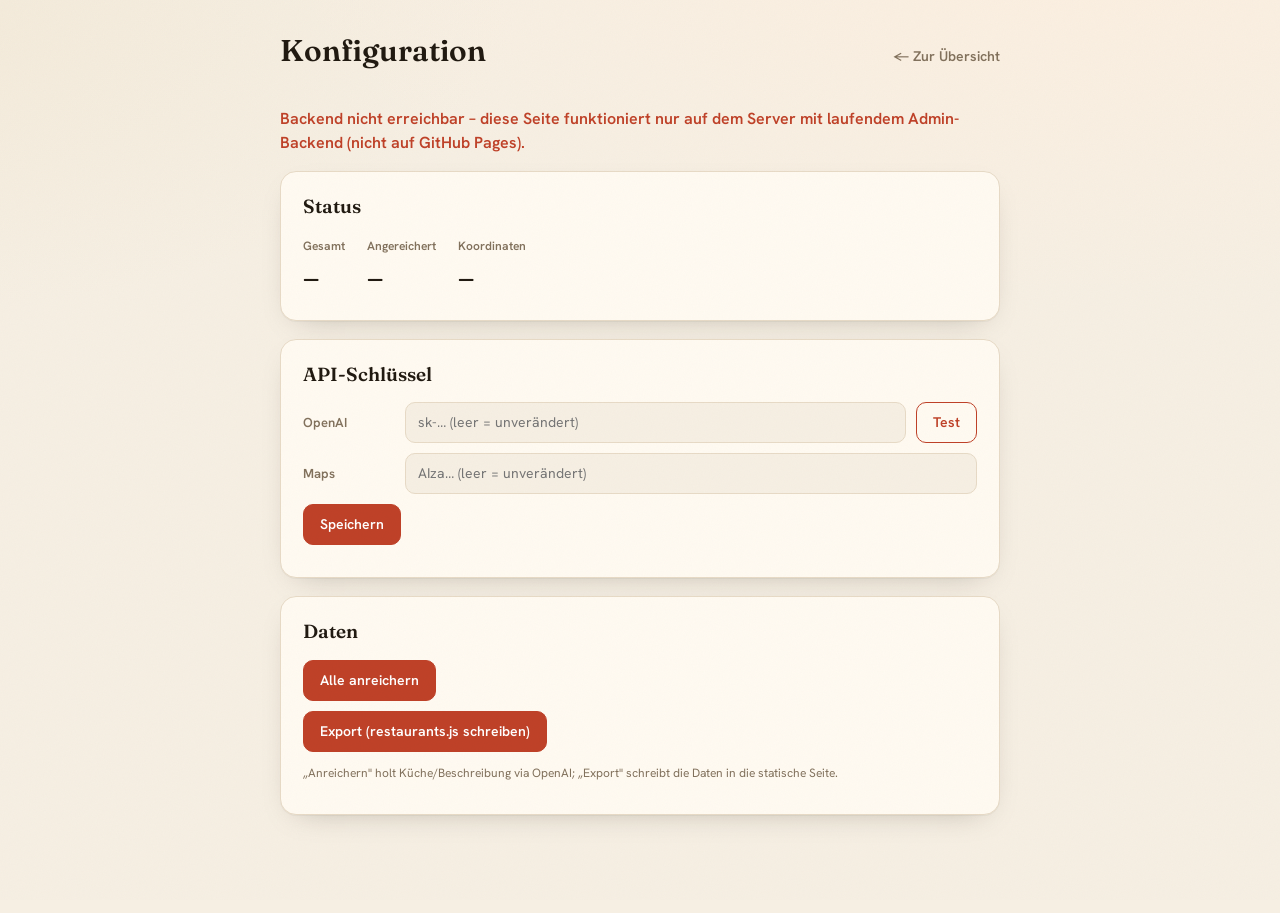
==== konfig.html @ 439ff3a6 "feat: Konfiguration als Unterseite (konfig.html) im Site-Design, nutzt /api/*; Footer-Link darauf" ====
<!DOCTYPE html>
<html lang="de">
<head>
  <meta charset="utf-8" />
  <meta name="viewport" content="width=device-width, initial-scale=1" />
  <meta name="robots" content="noindex" />
  <title>Konfiguration &middot; Restaurant-Übersicht</title>
  <link rel="preconnect" href="https://fonts.googleapis.com" />
  <link rel="preconnect" href="https://fonts.gstatic.com" crossorigin />
  <link href="https://fonts.googleapis.com/css2?family=Fraunces:opsz,wght@9..144,400;9..144,600&family=Hanken+Grotesk:wght@400;500;600;700&display=swap" rel="stylesheet" />
  <link rel="stylesheet" href="assets/styles.css" />
  <style>
    .kwrap { max-width: 760px; margin: 0 auto; padding: 0 20px 80px; }
    .khead { padding: 28px 0 18px; display: flex; align-items: baseline; justify-content: space-between; gap: 16px; flex-wrap: wrap; }
    .khead h1 { font-family: var(--serif); font-weight: 600; font-size: 30px; color: var(--ink); margin: 0; }
    .khead a { color: var(--muted); text-decoration: none; font-weight: 600; font-size: 14px; }
    .khead a:hover { color: var(--accent); }
    .kcard { background: var(--card); border: 1px solid var(--line); border-radius: var(--radius); box-shadow: var(--shadow); padding: 20px 22px; margin-bottom: 18px; }
    .kcard h2 { font-family: var(--serif); font-weight: 600; font-size: 19px; color: var(--ink); margin: 0 0 14px; }
    .krow { display: flex; gap: 10px; align-items: center; flex-wrap: wrap; margin: 10px 0; }
    .krow label { font-size: 13px; font-weight: 600; color: var(--muted); min-width: 92px; }
    .kcard input[type=password], .kcard input[type=text] {
      flex: 1 1 200px; font: inherit; font-size: 14px; padding: 9px 12px;
      border: 1px solid var(--line); border-radius: 10px; background: var(--paper); color: var(--ink);
    }
    .kbtn { font: inherit; font-weight: 600; font-size: 14px; padding: 9px 16px; border-radius: 10px;
      border: 1px solid var(--accent); background: var(--accent); color: #fff; cursor: pointer; }
    .kbtn:hover { background: var(--accent-d); border-color: var(--accent-d); }
    .kbtn.ghost { background: transparent; color: var(--accent); }
    .kbtn:disabled { opacity: .5; cursor: default; }
    .kstat { display: flex; gap: 22px; flex-wrap: wrap; }
    .kstat div { font-family: var(--serif); font-size: 30px; font-weight: 600; color: var(--ink); }
    .kstat span { display: block; font-family: var(--sans); font-size: 12px; font-weight: 600; color: var(--muted); margin-top: 2px; }
    .kmsg { font-size: 13px; font-weight: 600; margin-left: 4px; }
    .kmsg.ok { color: #2e7d32; } .kmsg.err { color: var(--accent); }
    .khint { font-size: 12px; color: var(--muted); }
    [data-theme=dark] .kmsg.ok { color: #7fd28a; }
    #offline { display: none; color: var(--accent); font-weight: 600; }
  </style>
</head>
<body>
  <div class="kwrap">
    <div class="khead">
      <h1>Konfiguration</h1>
      <a href="index.html">&larr; Zur Übersicht</a>
    </div>

    <p id="offline">Backend nicht erreichbar &ndash; diese Seite funktioniert nur auf dem Server mit laufendem Admin-Backend (nicht auf GitHub Pages).</p>

    <div class="kcard">
      <h2>Status</h2>
      <div class="kstat">
        <div><span>Gesamt</span><b id="s-total">&ndash;</b></div>
        <div><span>Angereichert</span><b id="s-enr">&ndash;</b></div>
        <div><span>Koordinaten</span><b id="s-geo">&ndash;</b></div>
      </div>
    </div>

    <div class="kcard">
      <h2>API-Schlüssel</h2>
      <div class="krow">
        <label for="k-openai">OpenAI</label>
        <input id="k-openai" type="password" placeholder="sk-… (leer = unverändert)" autocomplete="off" />
        <button class="kbtn ghost" id="b-test-openai" type="button">Test</button>
      </div>
      <div class="krow">
        <label for="k-maps">Maps</label>
        <input id="k-maps" type="password" placeholder="AIza… (leer = unverändert)" autocomplete="off" />
      </div>
      <div class="krow">
        <button class="kbtn" id="b-save" type="button">Speichern</button>
        <span class="kmsg" id="m-keys"></span>
      </div>
      <p class="khint" id="k-hint"></p>
    </div>

    <div class="kcard">
      <h2>Daten</h2>
      <div class="krow">
        <button class="kbtn" id="b-enrich" type="button">Alle anreichern</button>
        <span class="kmsg" id="m-enrich"></span>
      </div>
      <div class="krow">
        <button class="kbtn" id="b-export" type="button">Export (restaurants.js schreiben)</button>
        <span class="kmsg" id="m-export"></span>
      </div>
      <p class="khint">„Anreichern" holt Küche/Beschreibung via OpenAI; „Export" schreibt die Daten in die statische Seite.</p>
    </div>
  </div>
  <script src="assets/konfig.js"></script>
</body>
</html>
---- assets/styles.css ----
/* Restaurant-Übersicht – warmes Editorial-Theme */
:root {
  --paper:   #f6efe3;
  --paper-2: #fbf6ec;
  --card:    #fffaf1;
  --ink:     #211a11;
  --ink-2:   #4a3d2d;
  --muted:   #82715c;
  --line:    #e7dac6;
  --line-2:  #d8c7ac;
  --accent:  #bf4128;
  --accent-d:#8f2e1a;
  --accent-soft:#f4d9cd;
  --shadow:  0 1px 0 rgba(33,26,17,.04), 0 10px 30px -18px rgba(33,26,17,.35);
  --shadow-h:0 2px 0 rgba(33,26,17,.05), 0 22px 44px -22px rgba(33,26,17,.45);
  --radius:  16px;
  --maxw:    1180px;
  --serif:   "Fraunces", Georgia, "Times New Roman", serif;
  --sans:    "Hanken Grotesk", ui-sans-serif, system-ui, sans-serif;
}

/* Warmer „Candlelit"-Dark-Mode */
[data-theme="dark"] {
  --paper:   #161210;
  --paper-2: #1b1611;
  --card:    #221b14;
  --ink:     #f0e7d8;
  --ink-2:   #d9cbb6;
  --muted:   #9c8a72;
  --line:    #2c2218;
  --line-2:  #3a2d20;
  --accent:  #dd5e3f;
  --accent-d:#b6492c;
  --accent-soft: rgba(221,94,63,.20);
  --shadow:  0 1px 0 rgba(0,0,0,.4), 0 12px 30px -18px rgba(0,0,0,.8);
  --shadow-h:0 2px 0 rgba(0,0,0,.5), 0 24px 48px -22px rgba(0,0,0,.95);
}

* { box-sizing: border-box; }
html { -webkit-text-size-adjust: 100%; }
body {
  margin: 0;
  font-family: var(--sans);
  color: var(--ink);
  background:
    radial-gradient(120% 80% at 85% -10%, #fcefe0 0%, rgba(252,239,224,0) 55%),
    radial-gradient(100% 70% at -10% 0%, #f3ead9 0%, rgba(243,234,217,0) 50%),
    var(--paper);
  background-attachment: fixed;
  line-height: 1.5;
  -webkit-font-smoothing: antialiased;
  text-rendering: optimizeLegibility;
}
/* feine Körnung */
body::before {
  content: "";
  position: fixed; inset: 0; z-index: 0; pointer-events: none;
  opacity: .035; mix-blend-mode: multiply;
  background-image: url("data:image/svg+xml,%3Csvg xmlns='http://www.w3.org/2000/svg' width='180' height='180'%3E%3Cfilter id='n'%3E%3CfeTurbulence type='fractalNoise' baseFrequency='0.85' numOctaves='2' stitchTiles='stitch'/%3E%3C/filter%3E%3Crect width='100%25' height='100%25' filter='url(%23n)'/%3E%3C/svg%3E");
}
.wrap { position: relative; z-index: 1; max-width: var(--maxw); margin: 0 auto; padding: 0 24px; }

a { color: inherit; }

/* ── Masthead ───────────────────────────────────────── */
.masthead {
  padding: 56px 0 28px;
  border-bottom: 1px solid var(--line-2);
}
.kicker {
  font-family: var(--sans);
  font-weight: 700;
  font-size: 12px; letter-spacing: .26em; text-transform: uppercase;
  color: var(--accent);
  margin: 0 0 14px;
}
.masthead h1 {
  font-family: var(--serif);
  font-optical-sizing: auto;
  font-weight: 600;
  font-size: clamp(38px, 7vw, 76px);
  line-height: .98;
  letter-spacing: -.015em;
  margin: 0;
}
.masthead h1 em {
  font-style: italic;
  font-weight: 500;
  color: var(--accent);
}
.lede {
  max-width: 56ch;
  margin: 18px 0 0;
  font-size: 17px;
  color: var(--ink-2);
}
.meta {
  margin-top: 22px;
  display: flex; flex-wrap: wrap; gap: 10px 22px;
  font-size: 13px; color: var(--muted);
  font-variant-numeric: tabular-nums;
}
.meta b { color: var(--ink); font-weight: 700; }

/* ── Controls ───────────────────────────────────────── */
.controls {
  position: sticky; top: 0; z-index: 20;
  margin-top: 0;
  padding: 16px 0 14px;
  background: color-mix(in srgb, var(--paper) 88%, transparent);
  backdrop-filter: saturate(140%) blur(10px);
  border-bottom: 1px solid var(--line);
}
.controls-row {
  display: flex; gap: 14px; align-items: center; flex-wrap: wrap;
}
.search {
  position: relative; flex: 1 1 280px; min-width: 220px;
}
.search svg { position: absolute; left: 14px; top: 50%; transform: translateY(-50%); color: var(--muted); }
.search input {
  width: 100%;
  font-family: var(--sans); font-size: 15px; color: var(--ink);
  padding: 12px 14px 12px 42px;
  border: 1px solid var(--line-2); border-radius: 999px;
  background: var(--card);
  transition: border-color .15s, box-shadow .15s;
}
.search input::placeholder { color: #a4937c; }
.search input:focus {
  outline: none; border-color: var(--accent);
  box-shadow: 0 0 0 4px var(--accent-soft);
}
.cityselect { position: relative; flex: 0 0 auto; }
.cityselect select {
  appearance: none; -webkit-appearance: none;
  font-family: var(--sans); font-size: 15px; color: var(--ink);
  padding: 12px 38px 12px 16px;
  border: 1px solid var(--line-2); border-radius: 999px;
  background: var(--card); cursor: pointer;
  transition: border-color .15s, box-shadow .15s;
}
.cityselect select:focus { outline: none; border-color: var(--accent); box-shadow: 0 0 0 4px var(--accent-soft); }
.cityselect::after {
  content: ""; position: absolute; right: 16px; top: 50%;
  width: 8px; height: 8px; border-right: 2px solid var(--muted); border-bottom: 2px solid var(--muted);
  transform: translateY(-65%) rotate(45deg); pointer-events: none;
}

.chips {
  display: flex; flex-wrap: wrap; gap: 8px; margin-top: 12px;
}
.chip {
  font-family: var(--sans); font-size: 13px; font-weight: 600;
  padding: 7px 13px; border-radius: 999px; cursor: pointer; user-select: none;
  border: 1px solid var(--line-2); background: var(--card); color: var(--ink-2);
  transition: background .14s, color .14s, border-color .14s, transform .08s;
  display: inline-flex; align-items: center; gap: 7px;
}
.chip:hover { border-color: var(--accent); color: var(--ink); }
.chip:active { transform: translateY(1px); }
.chip .n { font-weight: 600; color: var(--muted); font-variant-numeric: tabular-nums; }
.chip.on { background: var(--ink); color: var(--paper-2); border-color: var(--ink); }
.chip.on .n { color: color-mix(in srgb, var(--paper-2) 70%, transparent); }
.chip .dot { width: 9px; height: 9px; border-radius: 50%; background: var(--c, var(--accent)); box-shadow: inset 0 0 0 1px rgba(0,0,0,.08); }
.chip.reset.on { background: var(--accent); border-color: var(--accent); color: #fff; }
.chip.reset.on .n { color: rgba(255,255,255,.7); }

/* ── Sektionen / Städte ─────────────────────────────── */
main { padding: 8px 0 80px; }
.city {
  padding: 38px 0 8px;
  scroll-margin-top: 120px;
}
.city-head {
  display: flex; align-items: baseline; gap: 16px;
  padding-bottom: 16px; margin-bottom: 22px;
  border-bottom: 1px solid var(--line);
}
.city-head h2 {
  font-family: var(--serif); font-weight: 600; font-optical-sizing: auto;
  font-size: clamp(26px, 4vw, 40px); letter-spacing: -.01em; line-height: 1;
  margin: 0;
}
.city-head .count {
  font-size: 13px; color: var(--muted); font-weight: 600;
  font-variant-numeric: tabular-nums; white-space: nowrap;
}
.city-head .rule { flex: 1; height: 1px; background: var(--line); align-self: center; }

.grid {
  display: grid; gap: 16px;
  grid-template-columns: repeat(auto-fill, minmax(248px, 1fr));
}

/* ── Karte ──────────────────────────────────────────── */
.card {
  position: relative;
  background: var(--card);
  border: 1px solid var(--line);
  border-radius: var(--radius);
  padding: 18px 18px 16px;
  box-shadow: var(--shadow);
  transition: transform .16s ease, box-shadow .16s ease, border-color .16s ease;
  display: flex; flex-direction: column; gap: 12px;
  animation: rise .42s both;
  animation-delay: calc(var(--i, 0) * 22ms);
}
.card:hover {
  transform: translateY(-3px);
  box-shadow: var(--shadow-h);
  border-color: var(--line-2);
}
.card .name {
  font-family: var(--serif); font-optical-sizing: auto;
  font-weight: 560; font-size: 20px; line-height: 1.12; letter-spacing: -.005em;
  color: var(--ink);
}
.card .note {
  font-size: 13.5px; color: var(--muted); font-style: italic; margin-top: -4px;
}
.card .tags { display: flex; flex-wrap: wrap; gap: 6px; margin-top: 2px; }
.tag {
  font-size: 11.5px; font-weight: 700; letter-spacing: .01em;
  padding: 4px 9px; border-radius: 7px;
  --h: 38; --s: 45%;
  background: hsl(var(--h) var(--s) 87%);
  color: hsl(var(--h) calc(var(--s) + 10%) 28%);
}
[data-theme="dark"] .tag {
  background: hsl(var(--h) var(--s) 20% / .85);
  color: hsl(var(--h) 78% 76%);
}
.card.untagged .name { }

/* Tag-Farben über Hue (funktioniert für Light & Dark) */
.tag[data-tag="Trüffelpasta"],
.tag[data-tag="Trüffelpizza"],
.tag[data-tag="Trüffel"]      { --h: 44;  --s: 60%; }
.tag[data-tag="Italienisch"]  { --h: 8;   --s: 62%; }
.tag[data-tag="Frühstück"]    { --h: 28;  --s: 70%; }
.tag[data-tag="Café"]         { --h: 30;  --s: 28%; }
.tag[data-tag="Sushi"]        { --h: 120; --s: 30%; }
.tag[data-tag="Poké"]         { --h: 14;  --s: 62%; }
.tag[data-tag="Ramen"]        { --h: 38;  --s: 62%; }
.tag[data-tag="Indisch"]      { --h: 24;  --s: 65%; }
.tag[data-tag="Burger"]       { --h: 20;  --s: 48%; }
.tag[data-tag="Eis"]          { --h: 182; --s: 34%; }
.tag[data-tag="Bar"]          { --h: 300; --s: 30%; }
.tag[data-tag="Shisha"]       { --h: 248; --s: 40%; }
.tag[data-tag="Käsefondue"]   { --h: 46;  --s: 65%; }

/* ── Leerzustand ────────────────────────────────────── */
.empty {
  text-align: center; padding: 90px 20px; color: var(--muted);
}
.empty h3 { font-family: var(--serif); color: var(--ink); font-weight: 600; font-size: 28px; margin: 0 0 8px; }
.empty button {
  margin-top: 18px; font-family: var(--sans); font-weight: 600; font-size: 14px;
  padding: 10px 18px; border-radius: 999px; cursor: pointer;
  background: var(--accent); color: #fff; border: none;
}
.empty button:hover { background: var(--accent-d); }

/* ── Footer ─────────────────────────────────────────── */
footer {
  border-top: 1px solid var(--line-2);
  padding: 28px 0 60px;
  color: var(--muted); font-size: 13px;
  display: flex; justify-content: space-between; flex-wrap: wrap; gap: 10px;
}
footer .totop { cursor: pointer; color: var(--accent); font-weight: 600; }

@keyframes rise { from { opacity: 0; transform: translateY(10px); } to { opacity: 1; transform: none; } }

@media (prefers-reduced-motion: reduce) {
  .card { animation: none; }
  * { scroll-behavior: auto; }
}

:focus-visible { outline: 2px solid var(--accent); outline-offset: 2px; border-radius: 6px; }

@media (max-width: 560px) {
  .masthead { padding: 40px 0 22px; }
  .grid { grid-template-columns: 1fr 1fr; gap: 12px; }
  .card { padding: 15px 15px 13px; }
  .card .name { font-size: 18px; }
}
@media (max-width: 400px) {
  .grid { grid-template-columns: 1fr; }
}

/* ── Dark: Hintergrund-Atmosphäre ───────────────────── */
[data-theme="dark"] body {
  background:
    radial-gradient(120% 80% at 85% -10%, #261a13 0%, rgba(38,26,19,0) 55%),
    radial-gradient(100% 70% at -10% 0%, #1d1812 0%, rgba(29,24,18,0) 50%),
    var(--paper);
}
[data-theme="dark"] body::before { opacity: .05; }

/* ── Buttons: Roulette + Theme ──────────────────────── */
.btn-roll {
  flex: 0 0 auto; font-family: var(--sans); font-weight: 700; font-size: 14px;
  padding: 12px 18px; border-radius: 999px; cursor: pointer; border: none;
  background: var(--accent); color: #fff; white-space: nowrap;
  box-shadow: 0 8px 22px -12px var(--accent);
  transition: background .15s, transform .08s, box-shadow .15s;
}
.btn-roll:hover { background: var(--accent-d); box-shadow: 0 10px 26px -12px var(--accent); }
.btn-roll:active { transform: translateY(1px); }
.btn-icon {
  flex: 0 0 auto; width: 44px; height: 44px; border-radius: 999px; cursor: pointer;
  display: grid; place-items: center; color: var(--ink-2);
  background: var(--card); border: 1px solid var(--line-2);
  transition: color .15s, border-color .15s, background .15s;
}
.btn-icon:hover { color: var(--ink); border-color: var(--accent); }
.btn-icon svg { width: 19px; height: 19px; }

/* ── Roulette-Modal ─────────────────────────────────── */
.roulette { position: fixed; inset: 0; z-index: 50; display: grid; place-items: center; padding: 20px; }
.roulette[hidden] { display: none; }
.roulette-scrim {
  position: absolute; inset: 0; background: rgba(20,14,9,.55);
  backdrop-filter: blur(6px) saturate(120%); animation: fade .2s both;
}
.roulette-card {
  position: relative; z-index: 1; width: min(520px, 100%);
  background: var(--card); border: 1px solid var(--line-2); border-radius: 24px;
  padding: 30px 28px 24px; box-shadow: 0 40px 90px -34px rgba(0,0,0,.7);
  text-align: center; animation: rise .28s both;
}
.rl-x {
  position: absolute; top: 12px; right: 14px; width: 34px; height: 34px; border-radius: 50%;
  border: none; background: transparent; color: var(--muted); font-size: 24px; line-height: 1; cursor: pointer;
}
.rl-x:hover { color: var(--ink); background: var(--paper-2); }
.rl-kicker {
  font-family: var(--sans); font-weight: 700; font-size: 12px; letter-spacing: .24em;
  text-transform: uppercase; color: var(--accent); margin: 0 0 4px;
}
.rl-pool { font-size: 13px; color: var(--muted); margin: 0 0 14px; }
.rl-stage { min-height: 150px; display: grid; place-items: center; padding: 8px 0 4px; }
.rl-reel {
  font-family: var(--serif); font-weight: 600; font-size: clamp(22px, 5.5vw, 32px);
  line-height: 1.12; color: var(--ink-2); letter-spacing: -.01em; min-height: 1.2em;
  padding: 0 6px;
}
.rl-winner { position: relative; display: flex; flex-direction: column; align-items: center; gap: 7px; }
.rl-winner[hidden] { display: none; }
.rl-name {
  font-family: var(--serif); font-weight: 600; font-size: clamp(28px, 7vw, 40px);
  line-height: 1.05; letter-spacing: -.015em; color: var(--ink);
}
.rl-city { font-size: 14px; font-weight: 700; color: var(--accent); letter-spacing: .03em; text-transform: uppercase; }
.rl-note { font-size: 14px; font-style: italic; color: var(--muted); }
.rl-tags { display: flex; flex-wrap: wrap; gap: 6px; justify-content: center; margin-top: 4px; }
.rl-pop {
  position: absolute; top: -8px; left: 50%; width: 10px; height: 10px;
  transform: translateX(-50%); border-radius: 50%; background: var(--accent); opacity: 0;
}
.rl-winner.show .rl-pop { animation: pop .65s ease-out; }
.rl-actions { display: flex; gap: 10px; justify-content: center; margin-top: 22px; }
.rl-again, .rl-goto {
  font-family: var(--sans); font-weight: 700; font-size: 14px; padding: 11px 18px;
  border-radius: 999px; cursor: pointer; transition: transform .08s, background .15s, border-color .15s, color .15s;
}
.rl-again { background: var(--accent); color: #fff; border: none; }
.rl-again:hover { background: var(--accent-d); }
.rl-goto { background: transparent; color: var(--ink-2); border: 1px solid var(--line-2); }
.rl-goto:hover { border-color: var(--accent); color: var(--ink); }
.rl-goto[hidden] { display: none; }
.rl-again:active, .rl-goto:active { transform: translateY(1px); }

/* Treffer-Highlight im Verzeichnis */
.card.flash { animation: flash 1.7s ease-out; }

@keyframes fade { from { opacity: 0; } to { opacity: 1; } }
@keyframes pop {
  0%   { opacity: .9; transform: translateX(-50%) scale(.4); box-shadow: 0 0 0 0 var(--accent-soft); }
  100% { opacity: 0; transform: translateX(-50%) scale(1); box-shadow: 0 0 0 40px rgba(221,94,63,0); }
}
@keyframes flash {
  0%, 100% { box-shadow: var(--shadow); }
  14%      { box-shadow: 0 0 0 3px var(--accent), 0 18px 40px -16px var(--accent); }
}

@media (prefers-reduced-motion: reduce) {
  .roulette-scrim, .roulette-card { animation: none; }
  .rl-winner.show .rl-pop, .card.flash { animation: none; }
}

.rl-again:disabled { opacity: .45; cursor: not-allowed; }

/* ── Generisches Modal (Karte) ──────────────────────── */
.modal { position: fixed; inset: 0; z-index: 50; display: grid; place-items: center; padding: 20px; }
.modal[hidden] { display: none; }
.modal-scrim {
  position: absolute; inset: 0; background: rgba(20,14,9,.55);
  backdrop-filter: blur(6px) saturate(120%); animation: fade .2s both;
}
.modal-card {
  position: relative; z-index: 1; width: min(680px, 100%);
  background: var(--card); border: 1px solid var(--line-2); border-radius: 24px;
  padding: 26px 24px 22px; box-shadow: 0 40px 90px -34px rgba(0,0,0,.7);
  animation: rise .28s both;
}
.map-title {
  font-family: var(--serif); font-weight: 600; font-size: clamp(22px, 5vw, 30px);
  line-height: 1.1; letter-spacing: -.01em; color: var(--ink); margin: 2px 0 16px;
}
.map-embed {
  border-radius: 14px; overflow: hidden; border: 1px solid var(--line);
  background: var(--paper-2); aspect-ratio: 16 / 10;
}
.map-embed iframe { display: block; width: 100%; height: 100%; border: 0; }
.map-link { display: inline-block; margin-top: 14px; font-weight: 700; font-size: 14px; color: var(--accent); text-decoration: none; }
.map-link:hover { color: var(--accent-d); text-decoration: underline; }

/* ── Karten-Footer + „Karte"-Button ─────────────────── */
.card-foot { margin-top: auto; padding-top: 12px; display: flex; justify-content: flex-end; }
.card-map {
  display: inline-flex; align-items: center; gap: 5px;
  font-family: var(--sans); font-weight: 700; font-size: 12.5px;
  color: var(--muted); background: transparent; border: none; cursor: pointer;
  padding: 4px 7px; border-radius: 8px; transition: color .14s, background .14s;
}
.card-map:hover { color: var(--accent); background: color-mix(in srgb, var(--accent) 9%, transparent); }
.card-map svg { width: 14px; height: 14px; }

@media (prefers-reduced-motion: reduce) {
  .modal-scrim, .modal-card { animation: none; }
}

/* ── Ansicht-Umschalter + Landkarte ─────────────────── */
.viewtoggle {
  display: inline-flex; gap: 4px; margin-top: 12px;
  background: var(--card); border: 1px solid var(--line-2); border-radius: 999px; padding: 3px;
}
.vt {
  font-family: var(--sans); font-weight: 700; font-size: 13px;
  padding: 7px 16px; border-radius: 999px; border: none;
  background: transparent; color: var(--ink-2); cursor: pointer;
  transition: background .14s, color .14s;
}
.vt:hover { color: var(--ink); }
.vt.on { background: var(--accent); color: #fff; }

#map {
  height: min(85vh, 820px); margin: 18px 0 8px;
  border-radius: 18px; border: 1px solid var(--line); overflow: hidden;
  background: var(--paper-2); box-shadow: var(--shadow);
}
#map[hidden] { display: none; }
.map-msg { padding: 48px 20px; text-align: center; color: var(--muted); }

.pin-pop { font-family: var(--sans); font-size: 13px; color: #211a11; text-align: center; }
.pin-pop b { font-family: var(--serif); font-size: 17px; }
.pin-pop button {
  margin-top: 9px; font-family: var(--sans); font-weight: 700; font-size: 13px;
  padding: 7px 14px; border-radius: 8px; border: none; background: #bf4128; color: #fff; cursor: pointer;
}
.pin-pop button:hover { background: #8f2e1a; }

.card .blurb { font-size: 13.5px; color: var(--ink-2); margin-top: -2px; }

/* ── Google-Maps InfoWindow ─────────────────────────── */
.gpop { font-family: var(--sans); max-width: 264px; color: #211a11; }
.gpop b { font-family: var(--serif); font-size: 16px; }
.gpop .c { color: #82715c; font-size: 12px; margin-bottom: 4px; }
.gpop .ph { display: flex; gap: 4px; margin: 6px 0; }
.gpop .ph img { width: 50%; height: 80px; object-fit: cover; border-radius: 6px; display: block; }
.gpop .r { font-size: 13px; font-weight: 700; margin: 4px 0; }
.gpop .o { font-size: 12px; }
.gpop .o.open { color: #2e7d32; font-weight: 700; }
.gpop a { display: inline-block; margin-top: 6px; color: #bf4128; font-weight: 700; font-size: 13px; text-decoration: none; }
.gpop a:hover { text-decoration: underline; }

/* Konfig-Link + Speisekarte/Website + Filter-Toggle */
.konfig { color: var(--muted); text-decoration: none; font-weight: 600; }
.konfig:hover { color: var(--accent); }
.gpop a.site { display: inline-block; margin-top: 8px; font-weight: 600; color: var(--accent); text-decoration: none; }
.gpop a.site:hover { text-decoration: underline; }
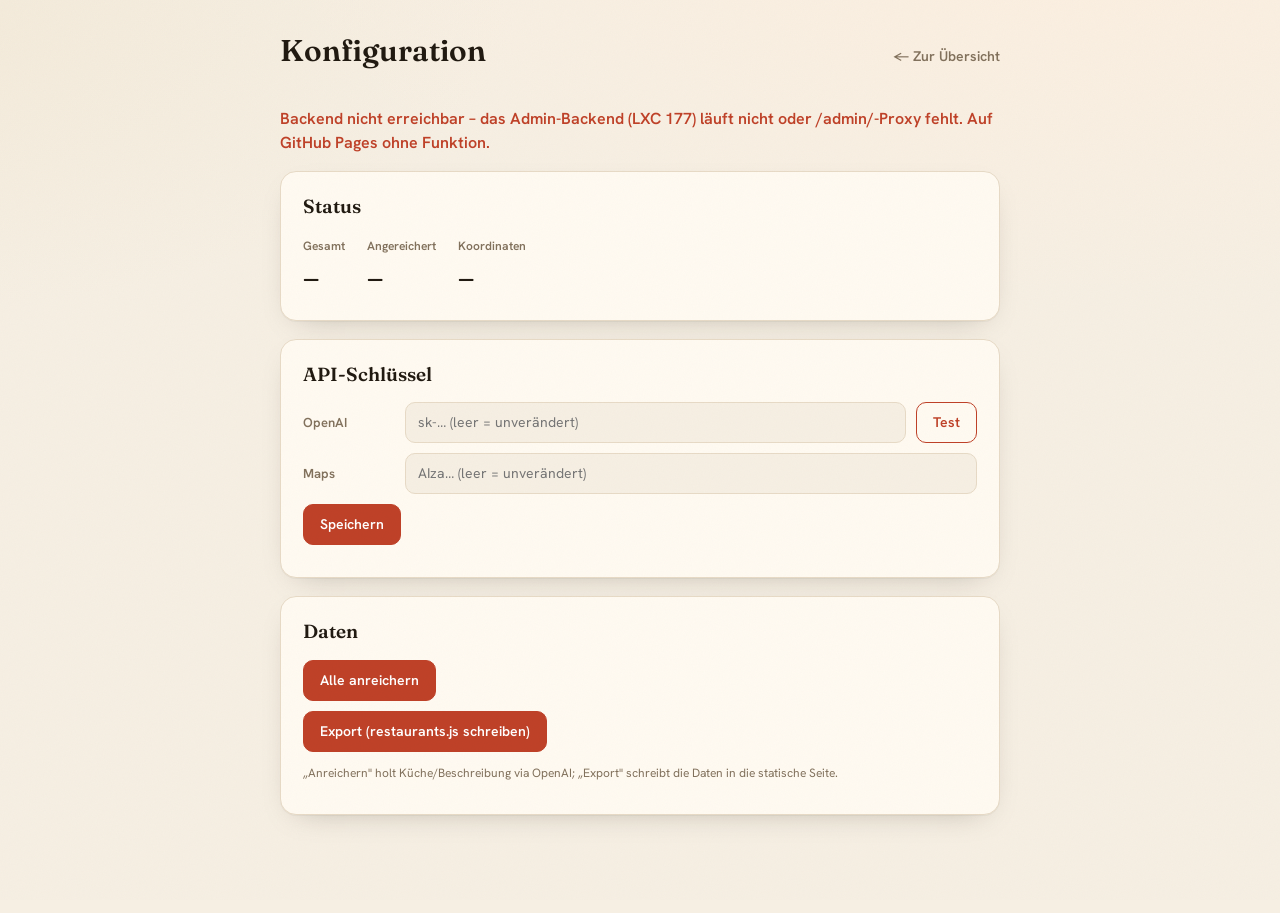
==== commit a5ce5452: "fix: Konfig-Seite nutzt /admin/api/ (bestehender Proxy), keine nginx-Aenderung noetig" ====
--- a/konfig.html
+++ b/konfig.html
@@ -45,7 +45,7 @@
       <a href="index.html">&larr; Zur Übersicht</a>
     </div>
 
-    <p id="offline">Backend nicht erreichbar &ndash; diese Seite funktioniert nur auf dem Server mit laufendem Admin-Backend (nicht auf GitHub Pages).</p>
+    <p id="offline">Backend nicht erreichbar &ndash; das Admin-Backend (LXC 177) läuft nicht oder /admin/-Proxy fehlt. Auf GitHub Pages ohne Funktion.</p>
 
     <div class="kcard">
       <h2>Status</h2>
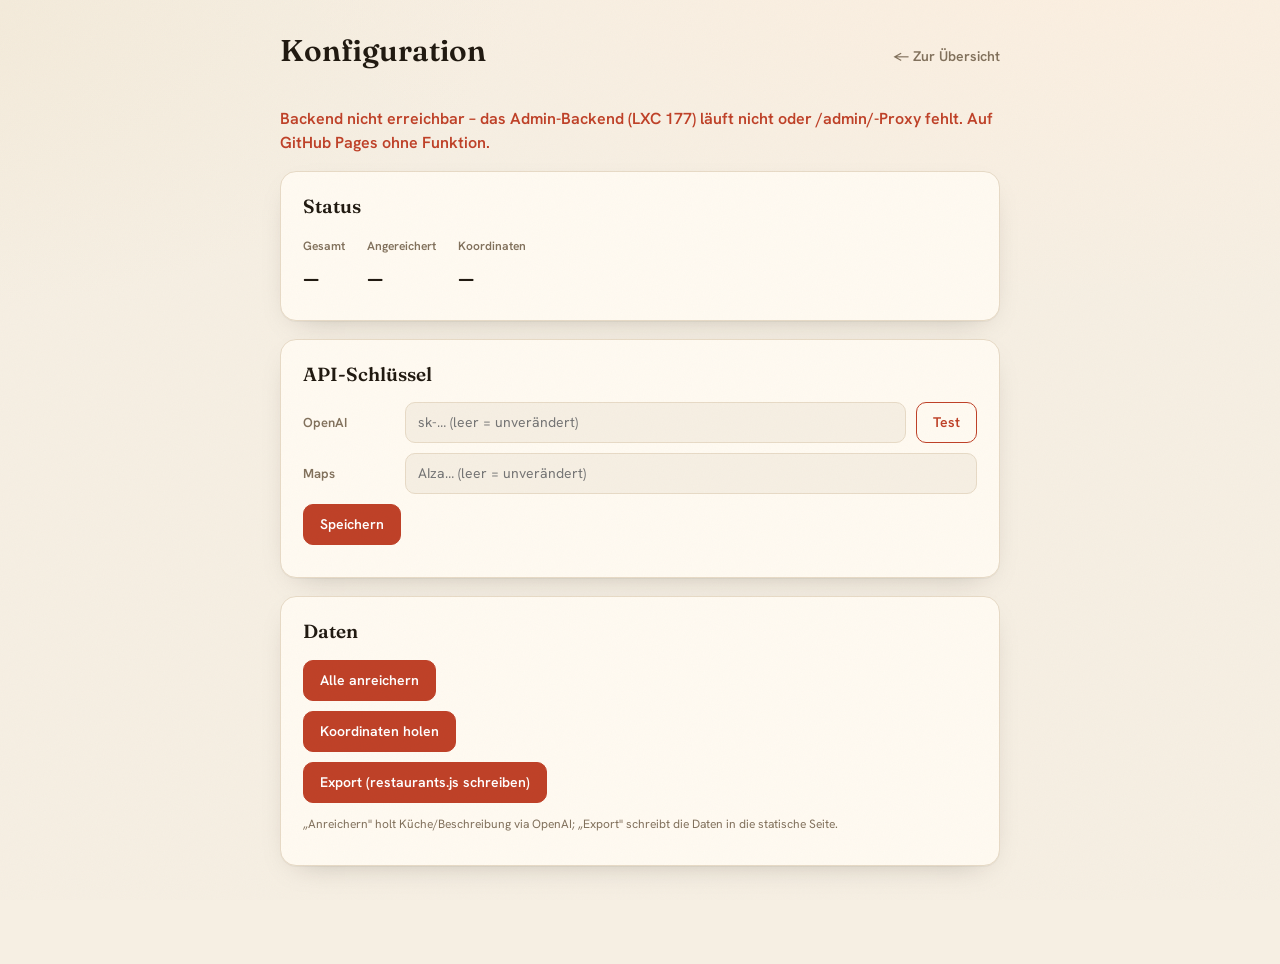
==== commit d4b090f0: "feat: serverseitiges Geocoding via Maps-Key (Places Text Search) + 'Koordinaten holen'-Button in Kon" ====
--- a/konfig.html
+++ b/konfig.html
@@ -81,6 +81,10 @@
         <span class="kmsg" id="m-enrich"></span>
       </div>
       <div class="krow">
+        <button class="kbtn" id="b-geocode" type="button">Koordinaten holen</button>
+        <span class="kmsg" id="m-geocode"></span>
+      </div>
+      <div class="krow">
         <button class="kbtn" id="b-export" type="button">Export (restaurants.js schreiben)</button>
         <span class="kmsg" id="m-export"></span>
       </div>
--- a/assets/styles.css
+++ b/assets/styles.css
@@ -148,9 +148,19 @@
 }
 
 .chips {
-  display: flex; flex-wrap: wrap; gap: 8px; margin-top: 12px;
+  display: flex; flex-wrap: nowrap; gap: 8px; margin-top: 12px;
+  overflow-x: auto; overflow-y: hidden; -webkit-overflow-scrolling: touch;
+  padding-bottom: 4px; scrollbar-width: none; -ms-overflow-style: none;
+  scroll-snap-type: x proximity;
+  -webkit-mask-image: linear-gradient(to right, transparent, #000 14px, #000 calc(100% - 14px), transparent);
+          mask-image: linear-gradient(to right, transparent, #000 14px, #000 calc(100% - 14px), transparent);
+}
+.chips::-webkit-scrollbar { display: none; }
+@media (min-width: 720px) {
+  .chips { flex-wrap: wrap; overflow: visible; -webkit-mask-image: none; mask-image: none; }
 }
 .chip {
+  flex: 0 0 auto; scroll-snap-align: start;
   font-family: var(--sans); font-size: 13px; font-weight: 600;
   padding: 7px 13px; border-radius: 999px; cursor: pointer; user-select: none;
   border: 1px solid var(--line-2); background: var(--card); color: var(--ink-2);
@@ -482,3 +492,28 @@
 .konfig:hover { color: var(--accent); }
 .gpop a.site { display: inline-block; margin-top: 8px; font-weight: 600; color: var(--accent); text-decoration: none; }
 .gpop a.site:hover { text-decoration: underline; }
+
+/* Restaurant hinzufügen */
+.add-fab {
+  position: fixed; right: 18px; bottom: 18px; z-index: 40;
+  font-family: var(--sans); font-weight: 700; font-size: 14px;
+  padding: 12px 18px; border-radius: 999px; cursor: pointer;
+  border: 1px solid var(--accent); background: var(--accent); color: #fff;
+  box-shadow: var(--shadow-h);
+}
+.add-fab:hover { background: var(--accent-d); border-color: var(--accent-d); }
+.add-form { display: flex; flex-direction: column; gap: 10px; margin-top: 14px; }
+.add-form input {
+  font: inherit; font-size: 15px; padding: 11px 14px; color: var(--ink);
+  border: 1px solid var(--line); border-radius: 12px; background: var(--paper);
+}
+.add-form input:focus { outline: none; border-color: var(--accent); box-shadow: 0 0 0 4px var(--accent-soft); }
+.add-save {
+  font: inherit; font-weight: 700; font-size: 15px; padding: 12px; border-radius: 12px;
+  border: 1px solid var(--accent); background: var(--accent); color: #fff; cursor: pointer;
+}
+.add-save:hover { background: var(--accent-d); }
+.add-save:disabled { opacity: .5; cursor: default; }
+.add-msg { font-size: 13px; font-weight: 600; margin: 4px 0 0; min-height: 1em; }
+.add-msg.ok { color: #2e7d32; } .add-msg.err { color: var(--accent); }
+[data-theme="dark"] .add-msg.ok { color: #7fd28a; }
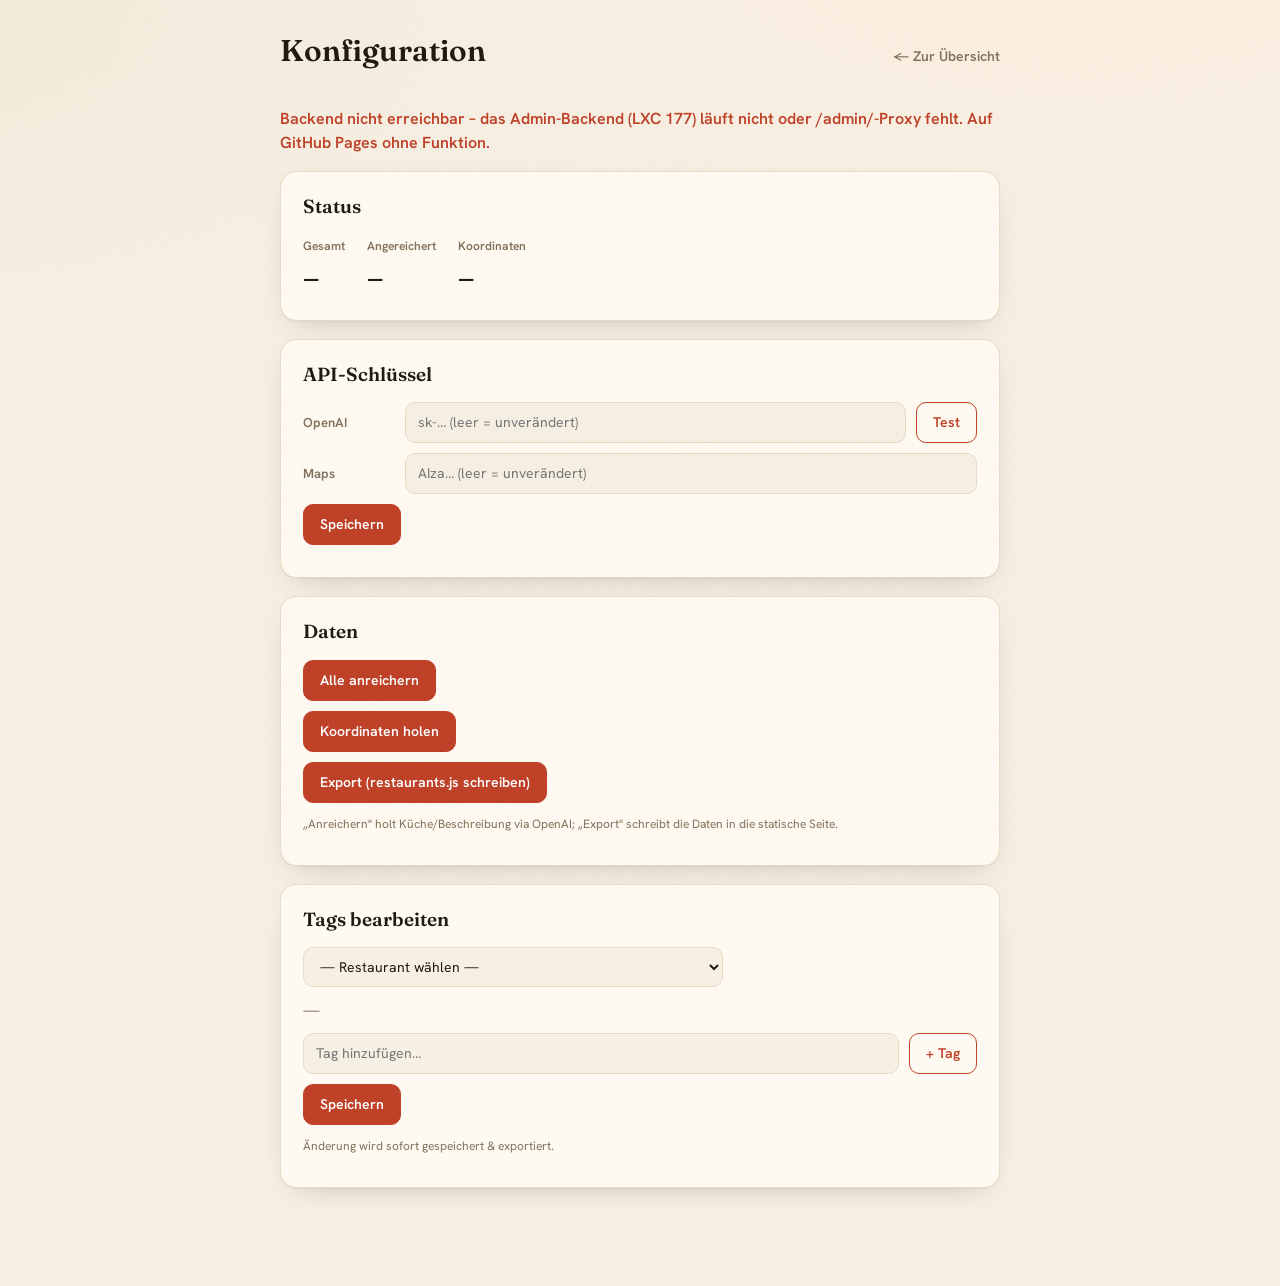
==== commit 71b70bf1: "feat: Karten-Pins folgen aktiven Filtern (renderPins, refresh ohne View-Wechsel) + Tag-Editor im Adm" ====
--- a/konfig.html
+++ b/konfig.html
@@ -36,6 +36,16 @@
     .khint { font-size: 12px; color: var(--muted); }
     [data-theme=dark] .kmsg.ok { color: #7fd28a; }
     #offline { display: none; color: var(--accent); font-weight: 600; }
+    .kcard select { font: inherit; font-size: 14px; padding: 9px 12px; border: 1px solid var(--line);
+      border-radius: 10px; background: var(--paper); color: var(--ink); width: 100%; max-width: 420px; }
+    .kcard input[list] { flex: 1 1 160px; font: inherit; font-size: 14px; padding: 9px 12px;
+      border: 1px solid var(--line); border-radius: 10px; background: var(--paper); color: var(--ink); }
+    .t-tags { display: flex; flex-wrap: wrap; gap: 8px; margin: 12px 0 4px; }
+    .t-tags:empty::before { content: "—"; color: var(--muted); }
+    .t-chip { display: inline-flex; align-items: center; gap: 6px; font-size: 13px; font-weight: 600;
+      padding: 6px 10px; border-radius: 999px; border: 1px solid var(--line); background: var(--paper); color: var(--ink); }
+    .t-chip button { border: none; background: none; color: var(--muted); cursor: pointer; font-size: 15px; line-height: 1; padding: 0; }
+    .t-chip button:hover { color: var(--accent); }
   </style>
 </head>
 <body>
@@ -90,6 +100,21 @@
       </div>
       <p class="khint">„Anreichern" holt Küche/Beschreibung via OpenAI; „Export" schreibt die Daten in die statische Seite.</p>
     </div>
+    <div class="kcard">
+      <h2>Tags bearbeiten</h2>
+      <select id="t-sel"><option value="">&mdash; Restaurant w&auml;hlen &mdash;</option></select>
+      <div id="t-tags" class="t-tags"></div>
+      <div class="krow">
+        <input id="t-add" list="t-alltags" placeholder="Tag hinzuf&uuml;gen&hellip;" />
+        <datalist id="t-alltags"></datalist>
+        <button class="kbtn ghost" id="t-add-btn" type="button">+ Tag</button>
+      </div>
+      <div class="krow">
+        <button class="kbtn" id="t-save" type="button">Speichern</button>
+        <span class="kmsg" id="m-tags"></span>
+      </div>
+      <p class="khint">&Auml;nderung wird sofort gespeichert &amp; exportiert.</p>
+    </div>
   </div>
   <script src="assets/konfig.js"></script>
 </body>
--- a/assets/styles.css
+++ b/assets/styles.css
@@ -104,11 +104,9 @@
 
 /* ── Controls ───────────────────────────────────────── */
 .controls {
-  position: sticky; top: 0; z-index: 20;
+  position: static;
   margin-top: 0;
-  padding: 16px 0 14px;
-  background: color-mix(in srgb, var(--paper) 88%, transparent);
-  backdrop-filter: saturate(140%) blur(10px);
+  padding: 8px 0 14px;
   border-bottom: 1px solid var(--line);
 }
 .controls-row {
@@ -175,6 +173,21 @@
 .chip .dot { width: 9px; height: 9px; border-radius: 50%; background: var(--c, var(--accent)); box-shadow: inset 0 0 0 1px rgba(0,0,0,.08); }
 .chip.reset.on { background: var(--accent); border-color: var(--accent); color: #fff; }
 .chip.reset.on .n { color: rgba(255,255,255,.7); }
+.toggles { display: flex; flex-wrap: wrap; gap: 8px; margin-top: 12px; }
+.chips { margin-top: 10px; }
+.chip.more { color: var(--accent); font-style: italic; }
+.chips-rest { display: contents; }
+.chips-rest[hidden] { display: none; }
+.openat { display: flex; flex-wrap: wrap; align-items: center; gap: 8px; margin-top: 10px; }
+.openat .oa-lbl { font-family: var(--sans); font-size: 13px; font-weight: 600; color: var(--ink-2); }
+.openat select, .openat input[type="time"] {
+  font-family: var(--sans); font-size: 13px; padding: 7px 10px; border-radius: 10px;
+  border: 1px solid var(--line-2); background: var(--card); color: var(--ink);
+}
+.openat .oa-clear {
+  width: 30px; height: 30px; border-radius: 999px; cursor: pointer; font-size: 18px; line-height: 1;
+  border: 1px solid var(--line-2); background: var(--card); color: var(--ink-2);
+}
 
 /* ── Sektionen / Städte ─────────────────────────────── */
 main { padding: 8px 0 80px; }
@@ -412,13 +425,14 @@
 }
 .modal-card {
   position: relative; z-index: 1; width: min(680px, 100%);
+  max-height: 90vh; overflow-y: auto; -webkit-overflow-scrolling: touch;
   background: var(--card); border: 1px solid var(--line-2); border-radius: 24px;
   padding: 26px 24px 22px; box-shadow: 0 40px 90px -34px rgba(0,0,0,.7);
   animation: rise .28s both;
 }
 .map-title {
   font-family: var(--serif); font-weight: 600; font-size: clamp(22px, 5vw, 30px);
-  line-height: 1.1; letter-spacing: -.01em; color: var(--ink); margin: 2px 0 16px;
+  line-height: 1.1; letter-spacing: -.01em; color: var(--ink); margin: 2px 0 8px;
 }
 .map-embed {
   border-radius: 14px; overflow: hidden; border: 1px solid var(--line);
@@ -517,3 +531,55 @@
 .add-msg { font-size: 13px; font-weight: 600; margin: 4px 0 0; min-height: 1em; }
 .add-msg.ok { color: #2e7d32; } .add-msg.err { color: var(--accent); }
 [data-theme="dark"] .add-msg.ok { color: #7fd28a; }
+
+/* Karten: Foto, Bewertung, Speisekarte-Link */
+.card-photo {
+  width: 100%; height: 150px; object-fit: cover; display: block;
+  border-radius: 12px; margin-bottom: 12px; background: var(--line);
+}
+.card .rate {
+  font-family: var(--sans); font-size: 13px; font-weight: 600; color: var(--accent-d);
+  margin: 6px 0 2px; font-variant-numeric: tabular-nums;
+}
+[data-theme="dark"] .card .rate { color: var(--accent); }
+.card-site {
+  font-family: var(--sans); font-size: 13px; font-weight: 600;
+  color: var(--accent); text-decoration: none; align-self: center; margin-left: auto;
+}
+.card-site:hover { text-decoration: underline; }
+
+/* Detail-Overlay */
+.d-photo { width: 100%; height: 210px; object-fit: cover; border-radius: 14px; margin: 0 0 16px; background: var(--line); display: block; }
+.d-rate { font-family: var(--sans); font-weight: 600; font-size: 14px; color: var(--accent-d); margin: 0 0 12px; font-variant-numeric: tabular-nums; }
+[data-theme="dark"] .d-rate { color: var(--accent); }
+.d-blurb { font-family: var(--sans); font-size: 15px; color: var(--ink-2); line-height: 1.5; margin: 0 0 10px; }
+.d-note { font-family: var(--sans); font-size: 14px; color: var(--muted); margin: 0 0 10px; }
+.d-tags { display: flex; flex-wrap: wrap; gap: 8px; margin: 0 0 16px; }
+.d-actions { display: flex; flex-wrap: wrap; gap: 10px 18px; align-items: center; margin-top: 16px; }
+.d-btn { display: inline-block; font-family: var(--sans); font-weight: 700; font-size: 14px; padding: 11px 18px; border-radius: 999px; text-decoration: none; background: var(--accent); color: #fff; border: 1px solid var(--accent); }
+.d-btn:hover { background: var(--accent-d); border-color: var(--accent-d); }
+.d-btn.ghost { background: transparent; color: var(--accent); }
+.d-btn.ghost:hover { color: var(--accent-d); text-decoration: underline; }
+.d-actions .map-link { margin-top: 0; }
+
+/* Facetten: Chips mit 0 Treffern dezent ausblenden */
+.chip.dim { opacity: .4; }
+.chip.dim.on { opacity: 1; }
+
+/* Favoriten + Öffnungszeiten */
+.card-fav {
+  font-size: 18px; line-height: 1; padding: 6px 8px; border-radius: 999px; cursor: pointer;
+  border: 1px solid var(--line-2); background: var(--card); color: var(--accent);
+}
+.card-fav.on { background: var(--accent-soft); border-color: var(--accent); }
+.card-fav:hover { border-color: var(--accent); }
+.chip.toggle.on { background: var(--accent); border-color: var(--accent); color: #fff; }
+.d-open { display: inline-block; font-family: var(--sans); font-weight: 700; font-size: 13px; padding: 4px 11px; border-radius: 999px; margin: 0 0 12px; background: var(--line); color: var(--muted); }
+.d-open.open { background: #2e7d32; color: #fff; }
+[data-theme="dark"] .d-open.open { background: #3a9d44; }
+.d-hours { font-family: var(--sans); font-size: 13px; color: var(--muted); line-height: 1.7; margin: 0 0 16px; }
+.d-hours div { white-space: nowrap; }
+.d-fav.on { background: var(--accent); color: #fff; border-color: var(--accent); }
+
+/* Stadt-/Distanz-Zeile auf der Karte (flache Sortierung) */
+.card-city { font-family: var(--sans); font-size: 13px; font-weight: 600; color: var(--muted); margin: 2px 0 8px; }
